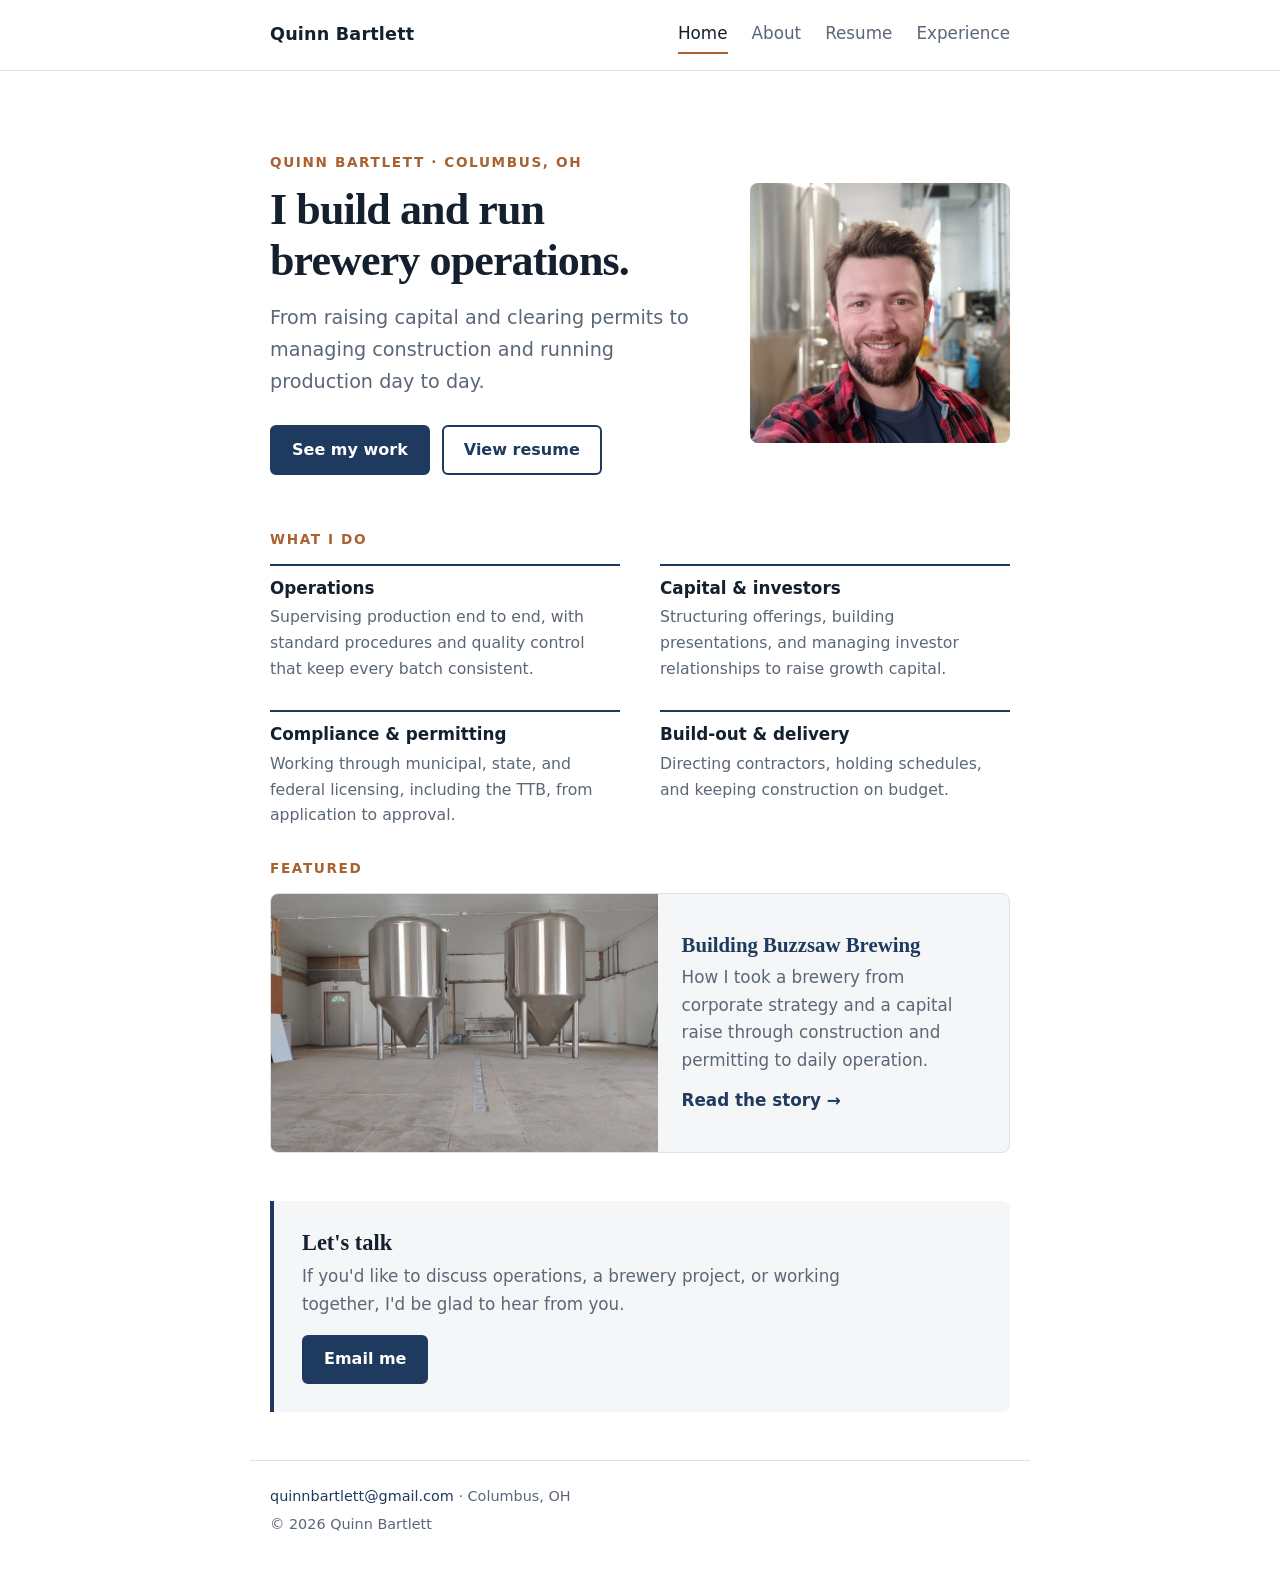
==== index.html @ a0d0de1d "Add files via upload" ====
<!DOCTYPE html>
<html lang="en">
<head>
  <meta charset="UTF-8">
  <meta name="viewport" content="width=device-width, initial-scale=1.0">
  <title>Quinn Bartlett | Brewery Operations &amp; Business Management</title>
  <meta name="description" content="Quinn Bartlett builds and runs brewery operations: raising capital, managing construction and permitting, and running production day to day.">
  <link rel="stylesheet" href="style.css">
</head>
<body>

  <!-- SHARED HEADER: this block is repeated on every page -->
  <header class="site-header">
    <div class="site-header-inner">
      <a class="brand" href="index.html">Quinn Bartlett</a>
      <nav class="site-nav" aria-label="Main">
        <a href="index.html" aria-current="page">Home</a>
        <a href="about.html">About</a>
        <a href="resume.html">Resume</a>
        <a href="experience.html">Experience</a>
      </nav>
    </div>
  </header>

  <main class="page">

    <!-- HERO: a point of view, plus headshot. TODO (Quinn): adjust the wording until it sounds like you. -->
    <section class="hero hero-split">
      <div>
        <p class="eyebrow">Quinn Bartlett &middot; Columbus, OH</p>
        <h1>I build and run brewery operations.</h1>
        <p class="lead">
          From raising capital and clearing permits to managing construction
          and running production day to day.
        </p>
        <div class="button-row">
          <a class="button" href="experience.html">See my work</a>
          <a class="button button-secondary" href="resume.html">View resume</a>
        </div>
      </div>
      <img class="photo photo-square hero-photo" src="images/headshot.jpg" alt="Portrait of Quinn Bartlett, smiling in front of brewery fermentation tanks" width="800" height="800">
    </section>

    <!-- WHAT I DO: four short capabilities, drawn from the resume -->
    <section>
      <h2>What I do</h2>
      <ul class="pillars">
        <li class="pillar">
          <h3>Operations</h3>
          <p>Supervising production end to end, with standard procedures and quality control that keep every batch consistent.</p>
        </li>
        <li class="pillar">
          <h3>Capital &amp; investors</h3>
          <p>Structuring offerings, building presentations, and managing investor relationships to raise growth capital.</p>
        </li>
        <li class="pillar">
          <h3>Compliance &amp; permitting</h3>
          <p>Working through municipal, state, and federal licensing, including the TTB, from application to approval.</p>
        </li>
        <li class="pillar">
          <h3>Build-out &amp; delivery</h3>
          <p>Directing contractors, holding schedules, and keeping construction on budget.</p>
        </li>
      </ul>
    </section>

    <!-- FEATURED: one highlight that leads into the Experience page -->
    <section>
      <h2>Featured</h2>
      <a class="featured" href="experience.html#buzzsaw">
        <img src="images/buzzsaw-buildout.jpg" alt="Two stainless steel fermentation tanks standing in the unfinished Buzzsaw Brewing space during the build-out" width="1200" height="800">
        <div class="featured-body">
          <h3>Building Buzzsaw Brewing</h3>
          <p>
            How I took a brewery from corporate strategy and a capital raise
            through construction and permitting to daily operation.
          </p>
          <span class="more">Read the story &rarr;</span>
        </div>
      </a>
    </section>

    <!-- CONTACT CALL TO ACTION. TODO (Quinn): say what you're open to, and add LinkedIn if you like. -->
    <div class="cta">
      <h3>Let's talk</h3>
      <p>
        If you'd like to discuss operations, a brewery project, or working
        together, I'd be glad to hear from you.
      </p>
      <a class="button" href="mailto:quinnbartlett@gmail.com">Email me</a>
    </div>

  </main>

  <!-- SHARED FOOTER -->
  <footer class="site-footer">
    <p><a href="mailto:quinnbartlett@gmail.com">quinnbartlett@gmail.com</a> &middot; Columbus, OH</p>
    <p>&copy; 2026 Quinn Bartlett</p>
  </footer>

</body>
</html>
---- style.css ----
/* ---------- Settings you can change easily ---------- */
:root {
  --text: #14202e;          /* main text color (deep ink) */
  --muted: #5b6776;         /* secondary text (dates, subtitles) */
  --accent: #1f3a5f;        /* navy: links, buttons, rules */
  --accent-dark: #142a47;   /* button hover */
  --highlight: #a8612f;     /* copper: small labels and nav underline */
  --background: #ffffff;    /* page background */
  --surface: #f4f6f8;       /* panel background */
  --line: #dde2e8;          /* thin divider lines */
  --max-width: 780px;       /* how wide the content column is */
  --serif: Georgia, "Iowan Old Style", "Palatino Linotype", "Times New Roman", serif;
}

/* ---------- Base styles ---------- */
* {
  box-sizing: border-box;
}

body {
  margin: 0;
  font-family: system-ui, -apple-system, "Segoe UI", Roboto, sans-serif;
  font-size: 1.05rem;
  line-height: 1.65;
  color: var(--text);
  background: var(--background);
}

a {
  color: var(--accent);
  text-decoration: none;
}

a:hover {
  text-decoration: underline;
}

h1, h2, h3 {
  line-height: 1.25;
}

/* ---------- Shared header and navigation ---------- */
.site-header {
  border-bottom: 1px solid var(--line);
}

.site-header-inner {
  max-width: var(--max-width);
  margin: 0 auto;
  padding: 1rem 1.25rem;
  display: flex;
  flex-wrap: wrap;
  align-items: center;
  justify-content: space-between;
  gap: 0.5rem 1.5rem;
}

.brand {
  font-weight: 700;
  font-size: 1.1rem;
  letter-spacing: 0.01em;
  color: var(--text);
}

.brand:hover {
  text-decoration: none;
}

.site-nav {
  display: flex;
  flex-wrap: wrap;
  gap: 0.25rem 1.5rem;
}

.site-nav a {
  color: var(--muted);
  padding: 0.25rem 0;
  border-bottom: 2px solid transparent;
}

.site-nav a:hover {
  color: var(--text);
  text-decoration: none;
}

/* The page you're currently on is highlighted */
.site-nav a[aria-current="page"] {
  color: var(--text);
  border-bottom-color: var(--highlight);
}

/* ---------- Page layout ---------- */
.page {
  max-width: var(--max-width);
  margin: 0 auto;
  padding: 2rem 1.25rem 1rem;
}

.page-title {
  margin: 0 0 1rem;
  font-family: var(--serif);
  font-size: 2.25rem;
  letter-spacing: -0.01em;
}

.page-title-row {
  display: flex;
  flex-wrap: wrap;
  align-items: center;
  justify-content: space-between;
  gap: 0.75rem 1rem;
  margin-bottom: 1rem;
}

.page-title-row .page-title {
  margin: 0;
}

.lead {
  font-size: 1.2rem;
  color: var(--muted);
}

/* ---------- Home page hero ---------- */
.hero {
  padding: 3rem 0 2rem;
}

.hero-split {
  display: grid;
  grid-template-columns: 1fr 260px;
  gap: 3rem;
  align-items: center;
}

.eyebrow {
  margin: 0 0 0.75rem;
  font-size: 0.85rem;
  font-weight: 600;
  letter-spacing: 0.12em;
  text-transform: uppercase;
  color: var(--highlight);
}

.hero h1 {
  margin: 0 0 1rem;
  font-family: var(--serif);
  font-size: 2.75rem;
  font-weight: 700;
  line-height: 1.15;
  letter-spacing: -0.02em;
}

.hero .lead {
  max-width: 34rem;
  margin: 0 0 1.75rem;
}

/* ---------- Buttons ---------- */
.button-row {
  display: flex;
  flex-wrap: wrap;
  gap: 0.75rem;
}

.button {
  display: inline-block;
  padding: 0.6rem 1.25rem;
  border: 2px solid var(--accent);
  border-radius: 6px;
  background: var(--accent);
  color: #ffffff;
  font-weight: 600;
  font-size: 1rem;
}

.button:hover {
  background: var(--accent-dark);
  border-color: var(--accent-dark);
  text-decoration: none;
}

.button-secondary {
  background: transparent;
  color: var(--accent);
}

.button-secondary:hover {
  background: var(--accent);
  color: #ffffff;
}

/* ---------- Sections ---------- */
section {
  padding: 1.5rem 0 0.5rem;
}

h2 {
  margin: 0 0 1rem;
  font-size: 0.85rem;
  font-weight: 600;
  letter-spacing: 0.12em;
  text-transform: uppercase;
  color: var(--highlight);
}

/* ---------- Home: what I do ---------- */
.pillars {
  display: grid;
  grid-template-columns: repeat(2, 1fr);
  gap: 1.75rem 2.5rem;
  margin: 0;
  padding: 0;
  list-style: none;
}

.pillar {
  padding-top: 0.75rem;
  border-top: 2px solid var(--accent);
}

.pillar h3 {
  margin: 0 0 0.35rem;
  font-size: 1.05rem;
}

.pillar p {
  margin: 0;
  color: var(--muted);
  font-size: 0.98rem;
}

/* ---------- Home: featured work ---------- */
.featured {
  display: grid;
  grid-template-columns: 1.1fr 1fr;
  align-items: center;
  border: 1px solid var(--line);
  border-radius: 8px;
  background: var(--surface);
  overflow: hidden;
  color: var(--text);
}

.featured:hover {
  border-color: var(--accent);
  text-decoration: none;
}

.featured img {
  display: block;
  width: 100%;
  height: 100%;
  aspect-ratio: 3 / 2;
  object-fit: cover;
}

.featured-body {
  padding: 1.5rem;
}

.featured-body h3 {
  margin: 0 0 0.4rem;
  font-family: var(--serif);
  font-size: 1.3rem;
  color: var(--accent);
}

.featured-body p {
  margin: 0 0 0.75rem;
  color: var(--muted);
}

.more {
  font-weight: 600;
  color: var(--accent);
}

/* ---------- Home: contact call to action ---------- */
.cta {
  margin-top: 2.5rem;
  padding: 1.75rem;
  border-left: 4px solid var(--accent);
  border-radius: 0 8px 8px 0;
  background: var(--surface);
}

.cta h3 {
  margin: 0 0 0.4rem;
  font-family: var(--serif);
  font-size: 1.4rem;
}

.cta p {
  margin: 0 0 1rem;
  color: var(--muted);
  max-width: 36rem;
}

/* ---------- Experience and education entries ---------- */
.entry {
  margin-bottom: 1.75rem;
}

.entry-head {
  display: flex;
  justify-content: space-between;
  align-items: baseline;
  flex-wrap: wrap;
  gap: 0.25rem 1rem;
}

.entry h3 {
  margin: 0;
  font-size: 1.1rem;
}

.dates {
  color: var(--muted);
  font-size: 0.95rem;
}

.entry p {
  margin: 0.4rem 0 0;
}

.entry .detail {
  color: var(--muted);
  margin: 0.25rem 0 0;
}

.entry ul {
  margin: 0.5rem 0 0;
  padding-left: 1.25rem;
}

/* ---------- Skills as small "pills" ---------- */
.skills {
  display: flex;
  flex-wrap: wrap;
  gap: 0.5rem;
  margin: 0.75rem 0 0;
  padding: 0;
  list-style: none;
}

.entry ul.skills {
  padding-left: 0;
}

.skills li {
  padding: 0.25rem 0.75rem;
  border: 1px solid var(--line);
  border-radius: 999px;
  font-size: 0.95rem;
}

.skill-group {
  margin-bottom: 1.25rem;
}

.skill-group h3 {
  margin: 0;
  font-size: 1rem;
}

.skill-group .skills {
  margin-top: 0.5rem;
}

/* ---------- Photos ---------- */
figure {
  margin: 0;
}

figcaption {
  margin-top: 0.4rem;
  color: var(--muted);
  font-size: 0.9rem;
}

.photo {
  display: block;
  width: 100%;
  height: auto;
  border-radius: 8px;
  background: var(--surface);
}

.photo-square {
  aspect-ratio: 1 / 1;
  object-fit: cover;
}

.gallery {
  display: grid;
  grid-template-columns: repeat(auto-fit, minmax(240px, 1fr));
  gap: 1rem;
  margin: 1.25rem 0 0;
}

.gallery .wide {
  grid-column: 1 / -1;
}

.gallery img {
  display: block;
  width: 100%;
  height: auto;
  aspect-ratio: 3 / 2;
  object-fit: cover;
  border-radius: 6px;
  background: var(--surface);
}

/* ---------- About ---------- */
.about-split {
  display: grid;
  grid-template-columns: 240px 1fr;
  gap: 2rem;
  align-items: start;
}

.about-split p:first-child {
  margin-top: 0;
}

.path {
  list-style: none;
  margin: 0;
  padding: 0 0 0 1.25rem;
  border-left: 2px solid var(--line);
}

.path li {
  position: relative;
  padding-bottom: 1.25rem;
}

.path li::before {
  content: "";
  position: absolute;
  left: calc(-1.25rem - 6px);
  top: 0.5rem;
  width: 10px;
  height: 10px;
  border-radius: 50%;
  background: var(--accent);
}

.path h3 {
  margin: 0;
  font-size: 1.05rem;
}

.path p {
  margin: 0.2rem 0 0;
}

/* ---------- Experience: ventures ---------- */
.venture {
  padding: 2rem 0 1rem;
  border-top: 1px solid var(--line);
}

.venture:first-of-type {
  border-top: 0;
  padding-top: 0.5rem;
}

.venture h2 {
  margin: 0;
  font-family: var(--serif);
  font-size: 1.7rem;
  font-weight: 700;
  letter-spacing: -0.01em;
  text-transform: none;
  color: var(--text);
}

.venture-meta {
  margin: 0.2rem 0 0.75rem;
  color: var(--muted);
}

.facts {
  display: flex;
  flex-wrap: wrap;
  gap: 0.35rem 1.5rem;
  margin: 0.9rem 0 0;
  padding: 0;
  list-style: none;
  color: var(--muted);
  font-size: 0.95rem;
}

.facts strong {
  color: var(--text);
}

/* ---------- Footer ---------- */
.site-footer {
  max-width: var(--max-width);
  margin: 2rem auto 0;
  padding: 1.5rem 1.25rem 3rem;
  border-top: 1px solid var(--line);
  color: var(--muted);
  font-size: 0.9rem;
}

.site-footer p {
  margin: 0;
}

.site-footer p + p {
  margin-top: 0.25rem;
}

/* ---------- Small screens ---------- */
@media (max-width: 680px) {
  .hero-split {
    grid-template-columns: 1fr;
    gap: 1.5rem;
  }

  .hero-photo {
    order: -1;
    max-width: 200px;
  }

  .hero h1 {
    font-size: 2.1rem;
  }

  .pillars {
    grid-template-columns: 1fr;
  }

  .featured {
    grid-template-columns: 1fr;
  }

  .about-split {
    grid-template-columns: 1fr;
    gap: 1.25rem;
  }

  .about-photo {
    max-width: 200px;
  }
}

/* ---------- Print: clean output when saving a page as PDF ---------- */
@media print {
  body { font-size: 11pt; }
  .site-nav,
  .no-print,
  .button-row,
  .cta { display: none; }
  a { color: var(--text); }
}
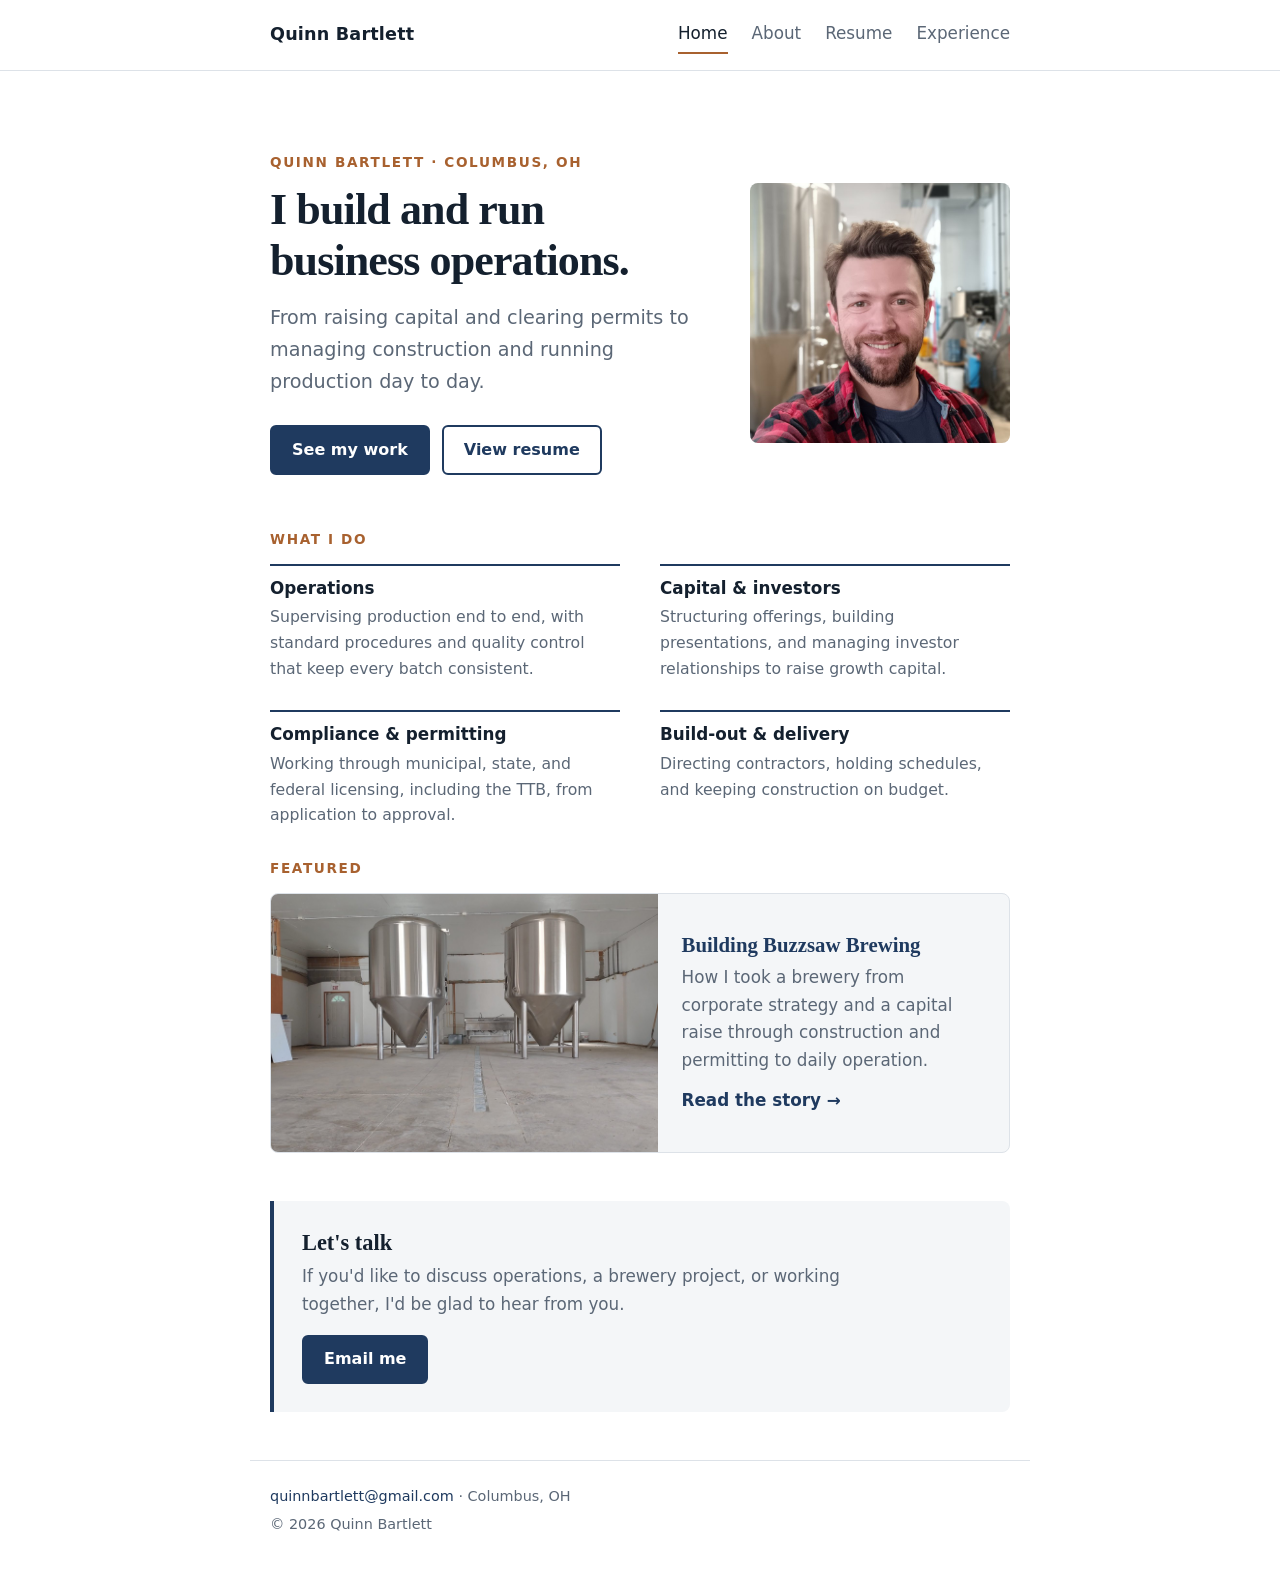
==== commit b320bcd6: "Update heading to reflect business operations" ====
--- a/index.html
+++ b/index.html
@@ -28,7 +28,7 @@
     <section class="hero hero-split">
       <div>
         <p class="eyebrow">Quinn Bartlett &middot; Columbus, OH</p>
-        <h1>I build and run brewery operations.</h1>
+        <h1>I build and run business operations.</h1>
         <p class="lead">
           From raising capital and clearing permits to managing construction
           and running production day to day.
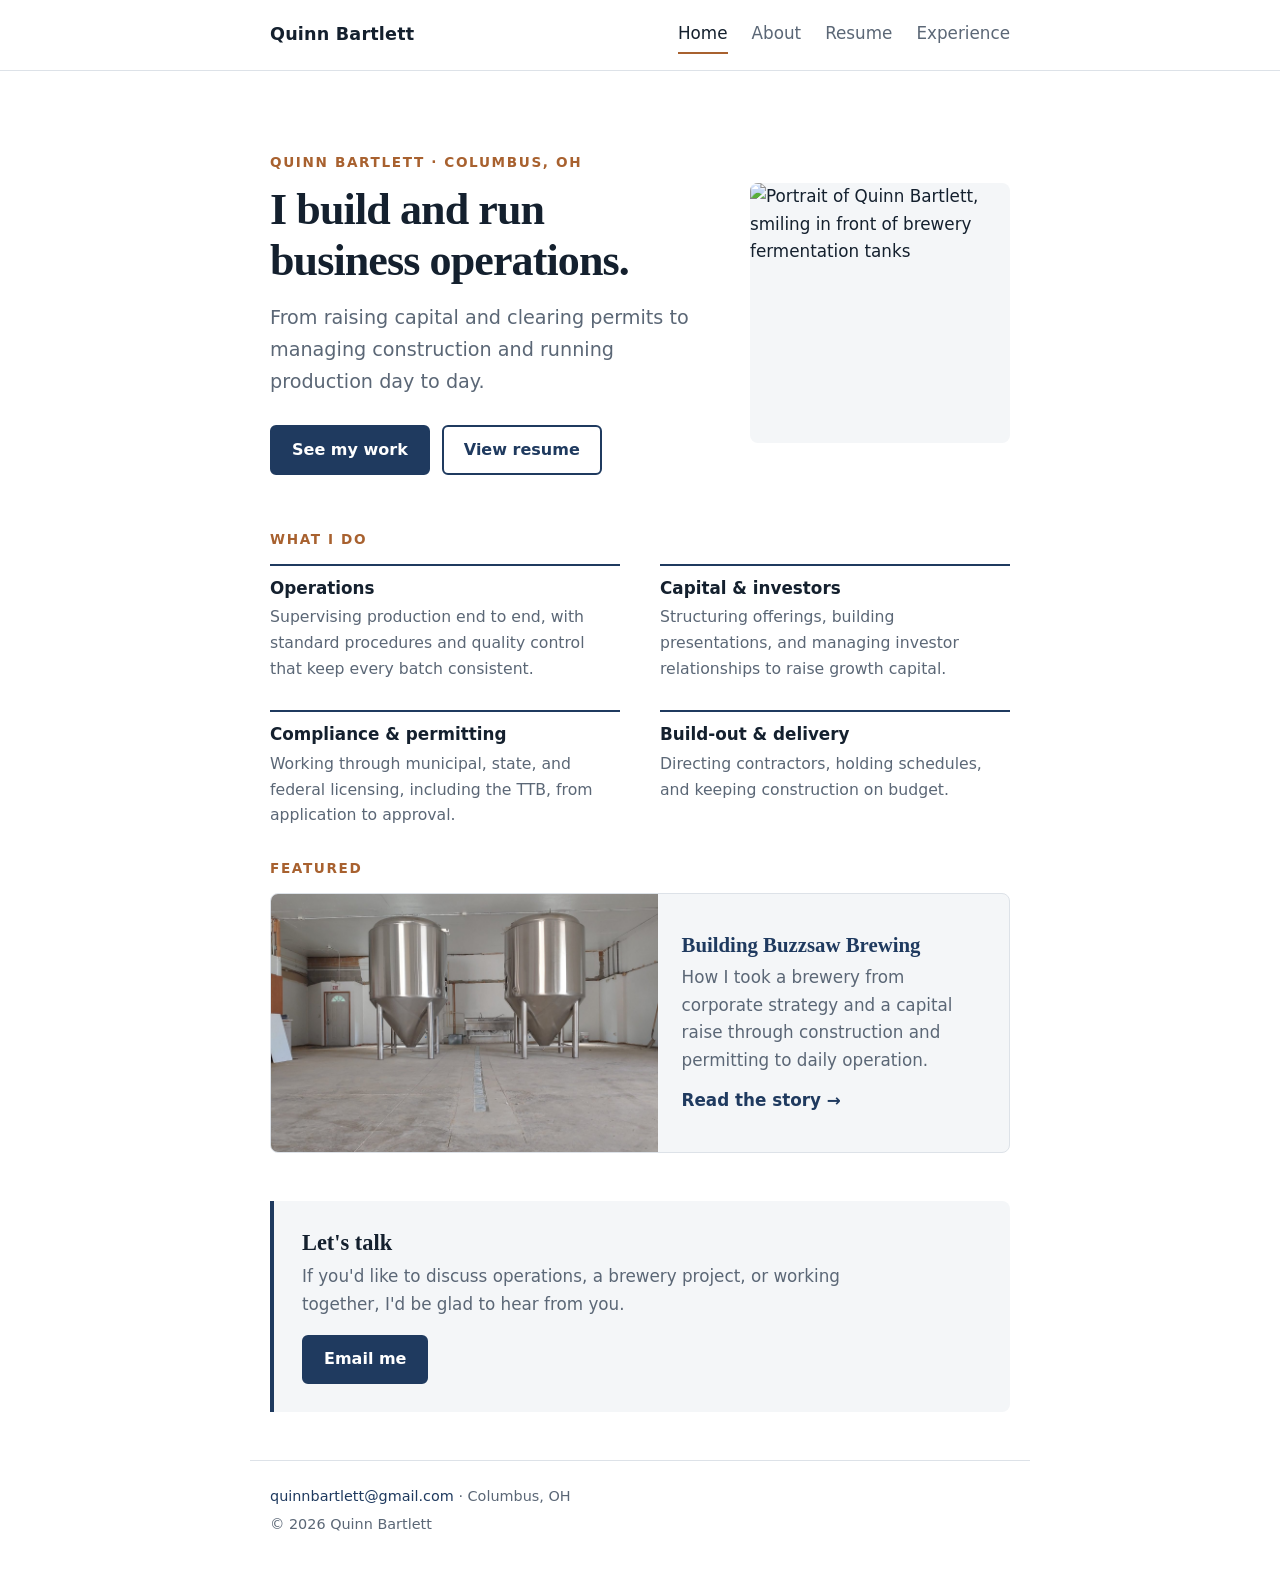
==== commit 20a07ca5: "Update profile image source in index.html" ====
--- a/index.html
+++ b/index.html
@@ -38,7 +38,7 @@
           <a class="button button-secondary" href="resume.html">View resume</a>
         </div>
       </div>
-      <img class="photo photo-square hero-photo" src="images/headshot.jpg" alt="Portrait of Quinn Bartlett, smiling in front of brewery fermentation tanks" width="800" height="800">
+      <img class="photo photo-square hero-photo" src="quinnmelvin.JPG" alt="Portrait of Quinn Bartlett, smiling in front of brewery fermentation tanks" width="800" height="800">
     </section>
 
     <!-- WHAT I DO: four short capabilities, drawn from the resume -->
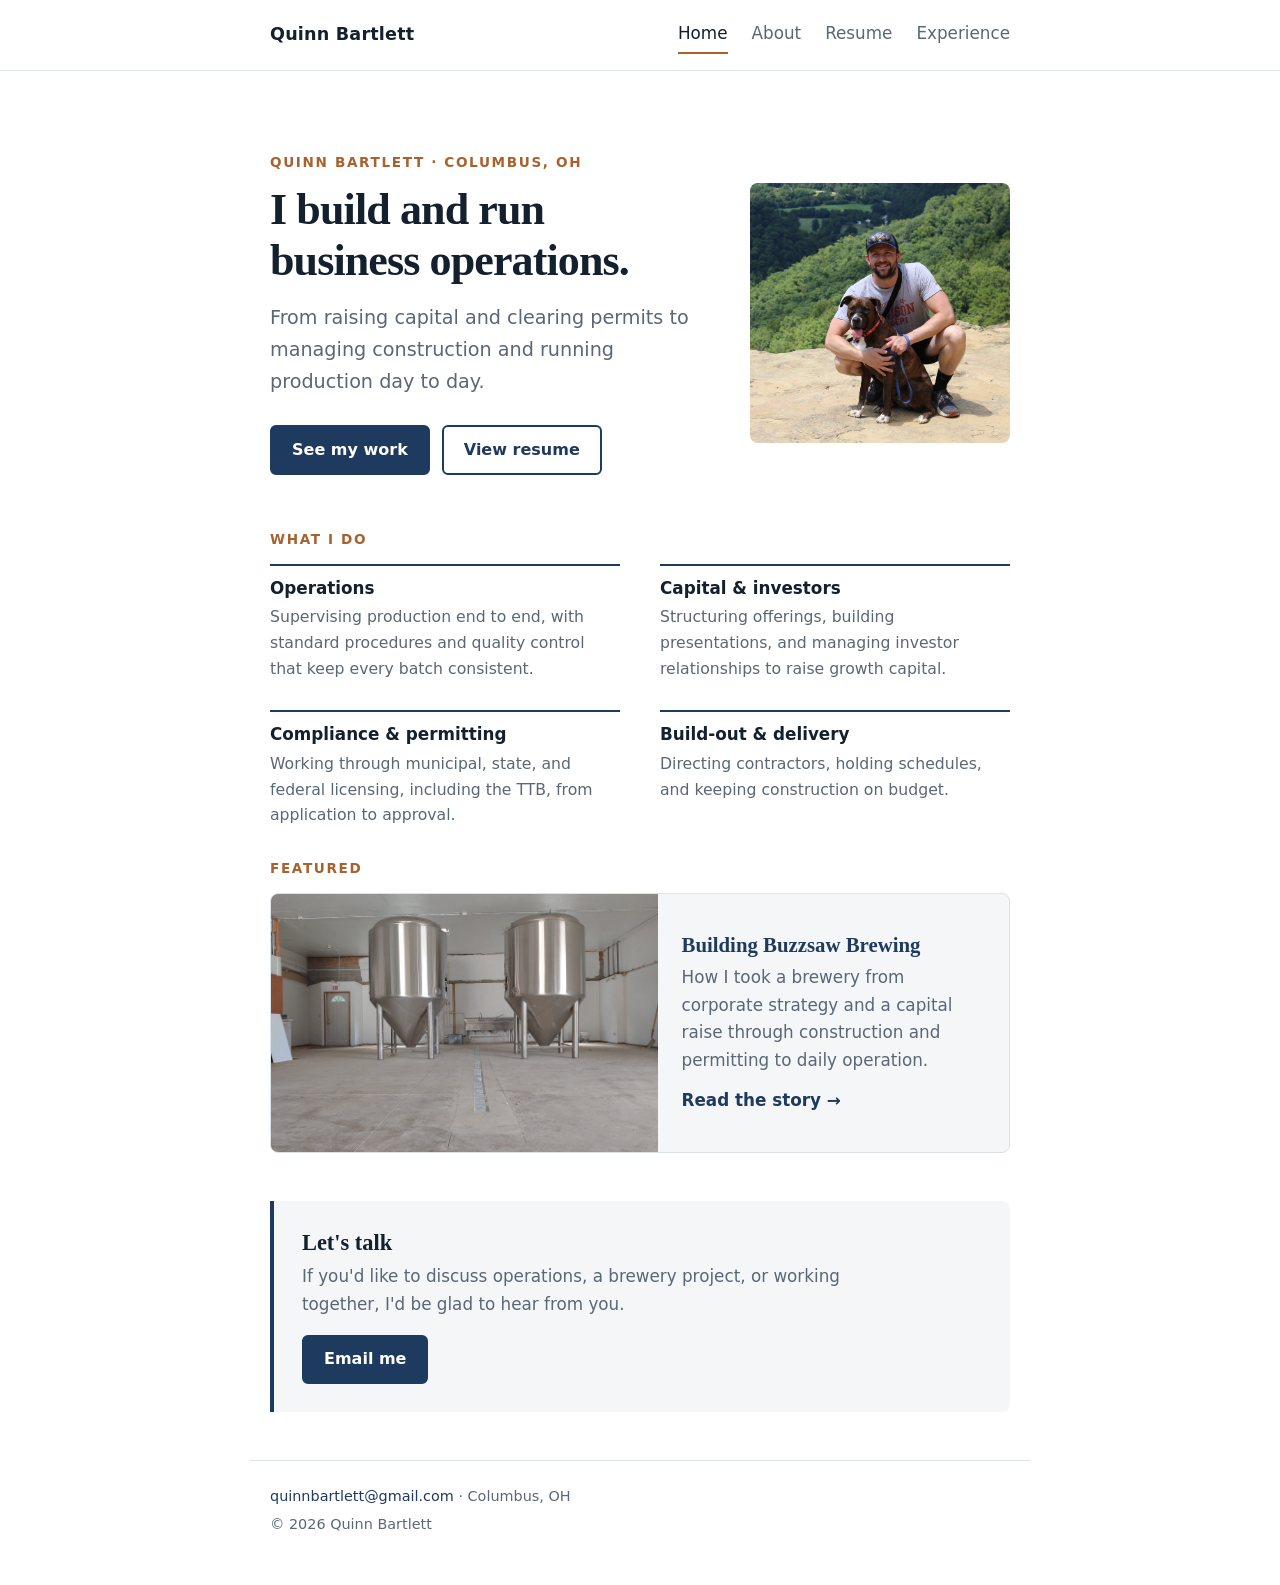
==== commit 1bb020e7: "Update image source path in index.html" ====
--- a/index.html
+++ b/index.html
@@ -38,7 +38,7 @@
           <a class="button button-secondary" href="resume.html">View resume</a>
         </div>
       </div>
-      <img class="photo photo-square hero-photo" src="quinnmelvin.JPG" alt="Portrait of Quinn Bartlett, smiling in front of brewery fermentation tanks" width="800" height="800">
+      <img class="photo photo-square hero-photo" src="images/quinnmelvin.JPG" alt="Portrait of Quinn Bartlett, smiling in front of brewery fermentation tanks" width="800" height="800">
     </section>
 
     <!-- WHAT I DO: four short capabilities, drawn from the resume -->
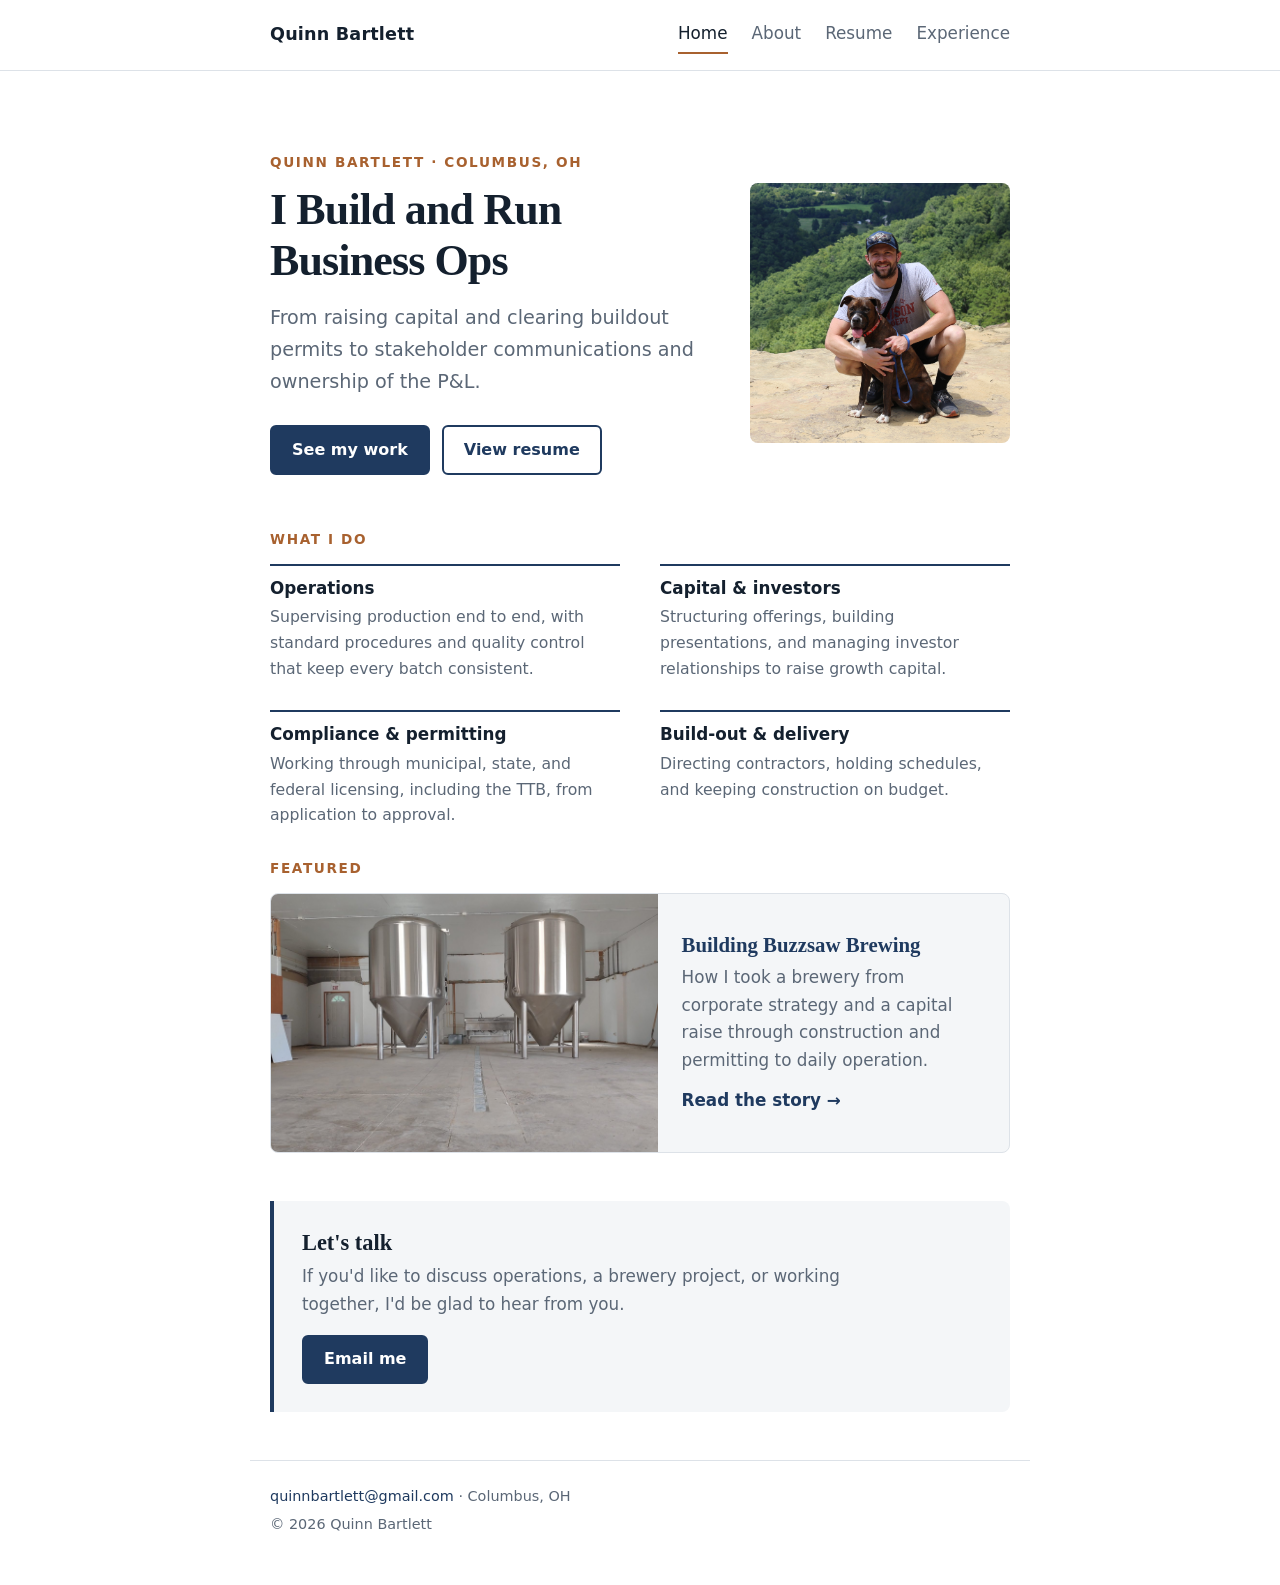
==== commit d79ca59c: "Update index.html" ====
--- a/index.html
+++ b/index.html
@@ -28,10 +28,10 @@
     <section class="hero hero-split">
       <div>
         <p class="eyebrow">Quinn Bartlett &middot; Columbus, OH</p>
-        <h1>I build and run business operations.</h1>
+        <h1>I Build and Run Business Ops</h1>
         <p class="lead">
-          From raising capital and clearing permits to managing construction
-          and running production day to day.
+          From raising capital and clearing buildout permits to
+          stakeholder communications and ownership of the P&L.
         </p>
         <div class="button-row">
           <a class="button" href="experience.html">See my work</a>
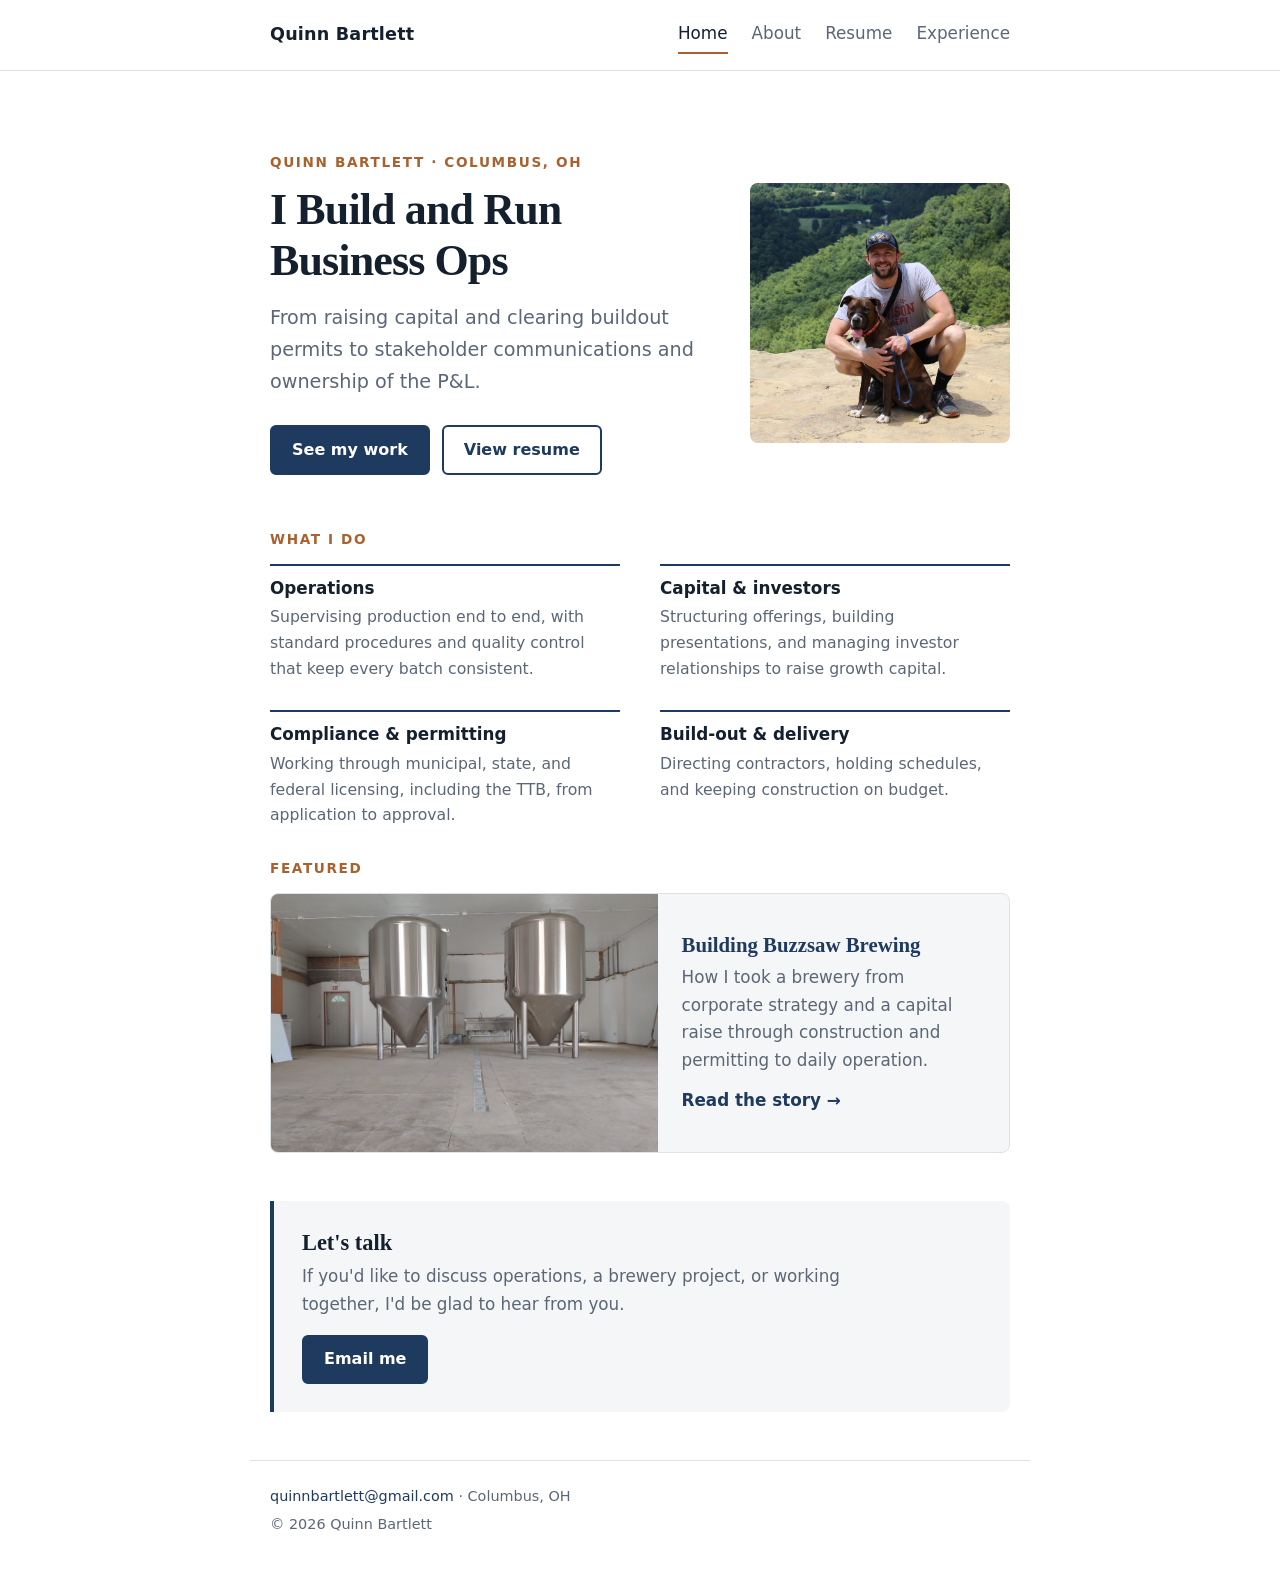
==== commit f162c165: "Clean up site: alt text, image sizes, portrait crops, home title - Write accurate alt text for new p" ====
--- a/index.html
+++ b/index.html
@@ -3,8 +3,8 @@
 <head>
   <meta charset="UTF-8">
   <meta name="viewport" content="width=device-width, initial-scale=1.0">
-  <title>Quinn Bartlett | Brewery Operations &amp; Business Management</title>
-  <meta name="description" content="Quinn Bartlett builds and runs brewery operations: raising capital, managing construction and permitting, and running production day to day.">
+  <title>Quinn Bartlett | Business Operations</title>
+  <meta name="description" content="Quinn Bartlett builds and runs business operations: raising capital, clearing build-out permits, managing stakeholders, and owning the P&amp;L.">
   <link rel="stylesheet" href="style.css">
 </head>
 <body>
@@ -38,7 +38,7 @@
           <a class="button button-secondary" href="resume.html">View resume</a>
         </div>
       </div>
-      <img class="photo photo-square hero-photo" src="images/quinnmelvin.JPG" alt="Portrait of Quinn Bartlett, smiling in front of brewery fermentation tanks" width="800" height="800">
+      <img class="photo photo-square hero-photo" src="images/quinnmelvin.JPG" alt="Quinn Bartlett crouching beside a brindle dog on a rocky overlook above a forested valley" width="800" height="800">
     </section>
 
     <!-- WHAT I DO: four short capabilities, drawn from the resume -->
--- a/style.css
+++ b/style.css
@@ -559,3 +559,14 @@
   .cta { display: none; }
   a { color: var(--text); }
 }
+
+/* ---------- Gallery variants ---------- */
+/* Portrait photos keep a tall shape instead of being cropped to landscape */
+.gallery .tall img {
+  aspect-ratio: 3 / 4;
+}
+
+/* Keep the top of a tall photo (faces, helmets) in view when it is cropped */
+.gallery .focus-top img {
+  object-position: 50% 20%;
+}
